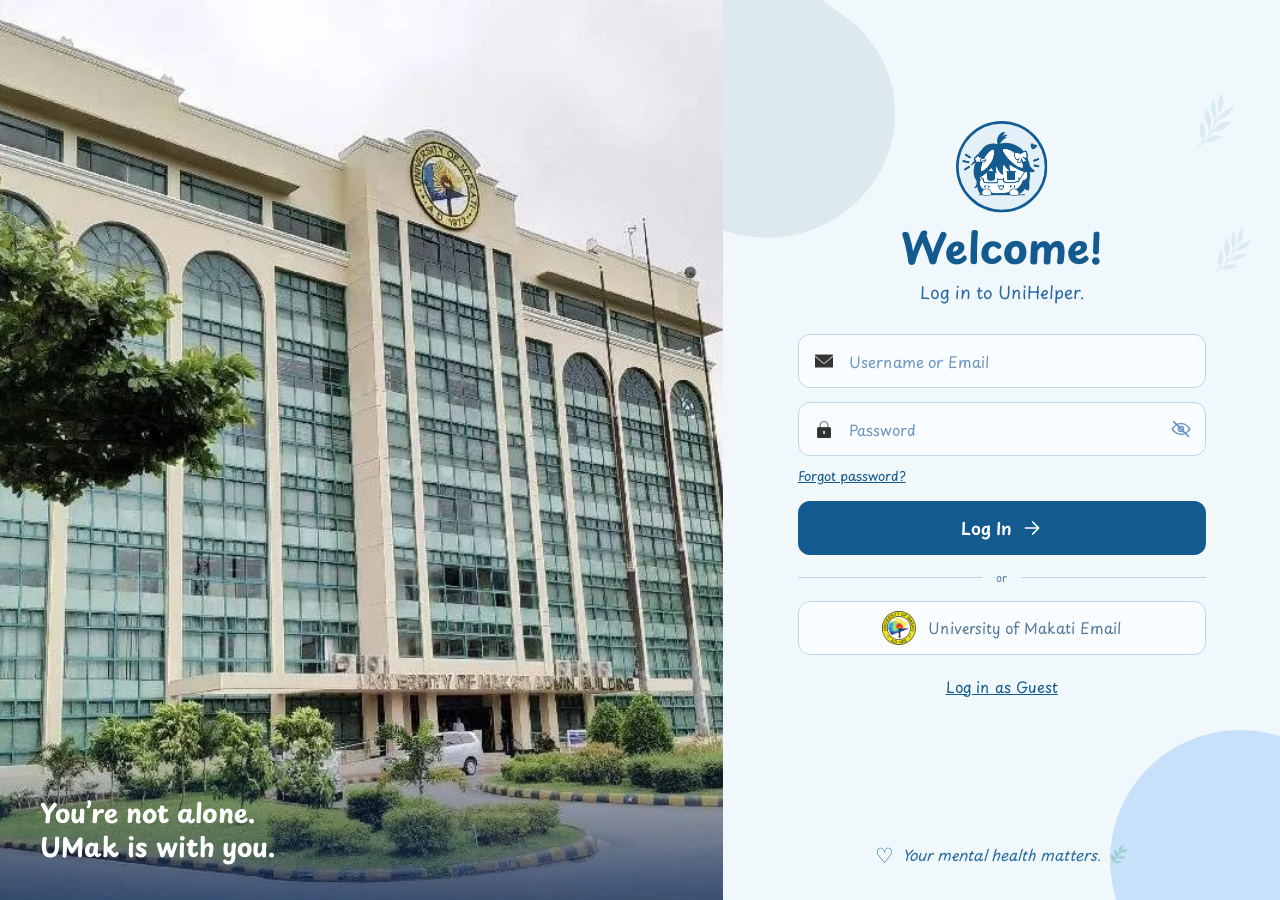
==== index.html @ 4c355756 "intial website" ====
<!DOCTYPE html>
<html lang="en">
<head>
  <meta charset="UTF-8">
  <meta name="viewport" content="width=device-width, initial-scale=1.0">
  <title>UniHelper</title>
  <link rel="icon" type="image/png" href="assets/images/logo.svg">
  <noscript><meta http-equiv="refresh" content="0; url=login.html"></noscript>
  <script>
    // Entry point: signed-in visitors go Home, everyone else to Login.
    var target = "login.html";
    try { if (localStorage.getItem("unihelper.session")) target = "home.html"; } catch (e) {}
    window.location.replace(target);
  </script>
</head>
<body>
  <p><a href="login.html">Continue to UniHelper</a></p>
</body>
</html>
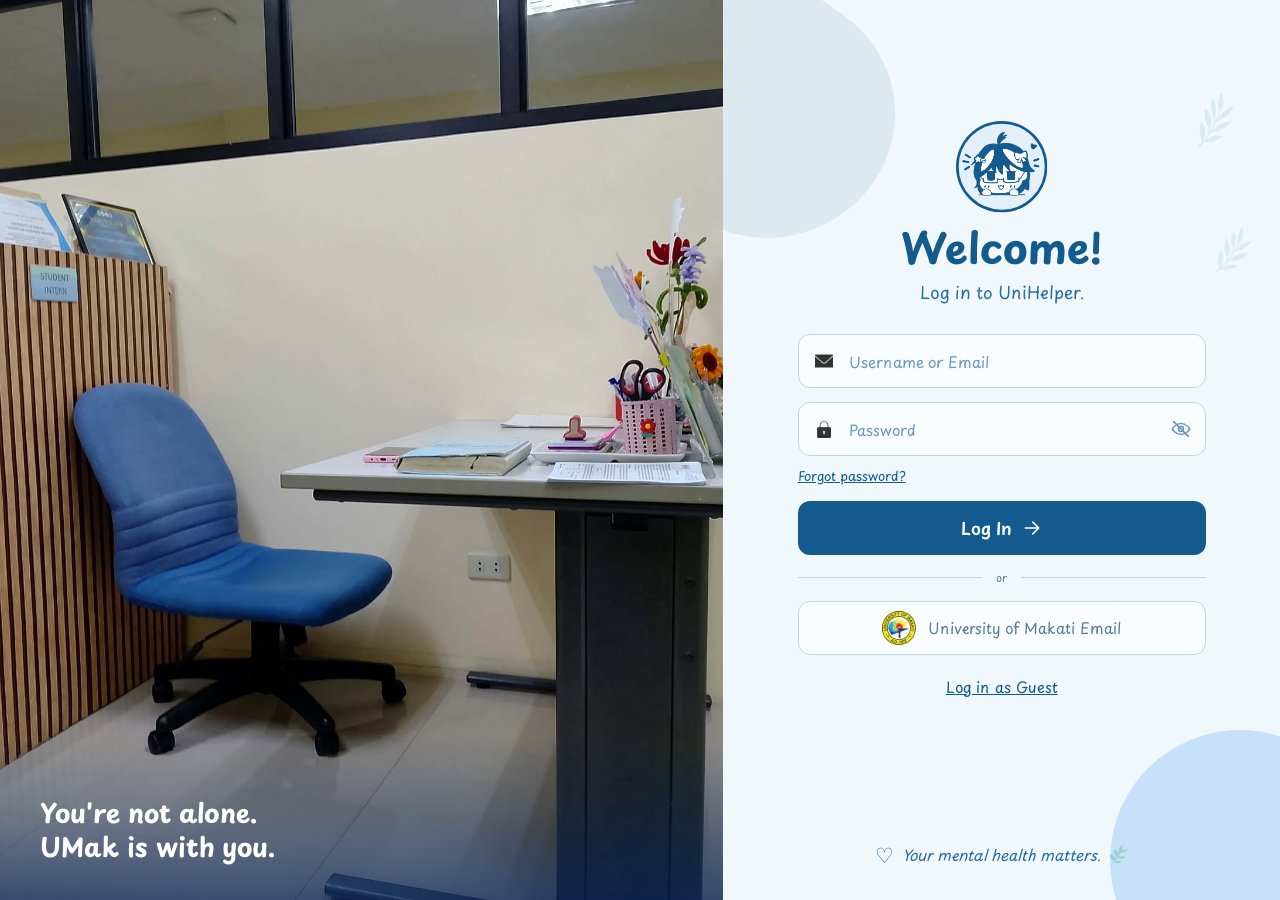
==== commit 91e63fc7: "New log in image and heavy small screen update" ====
(no text change in the page or its own stylesheets)
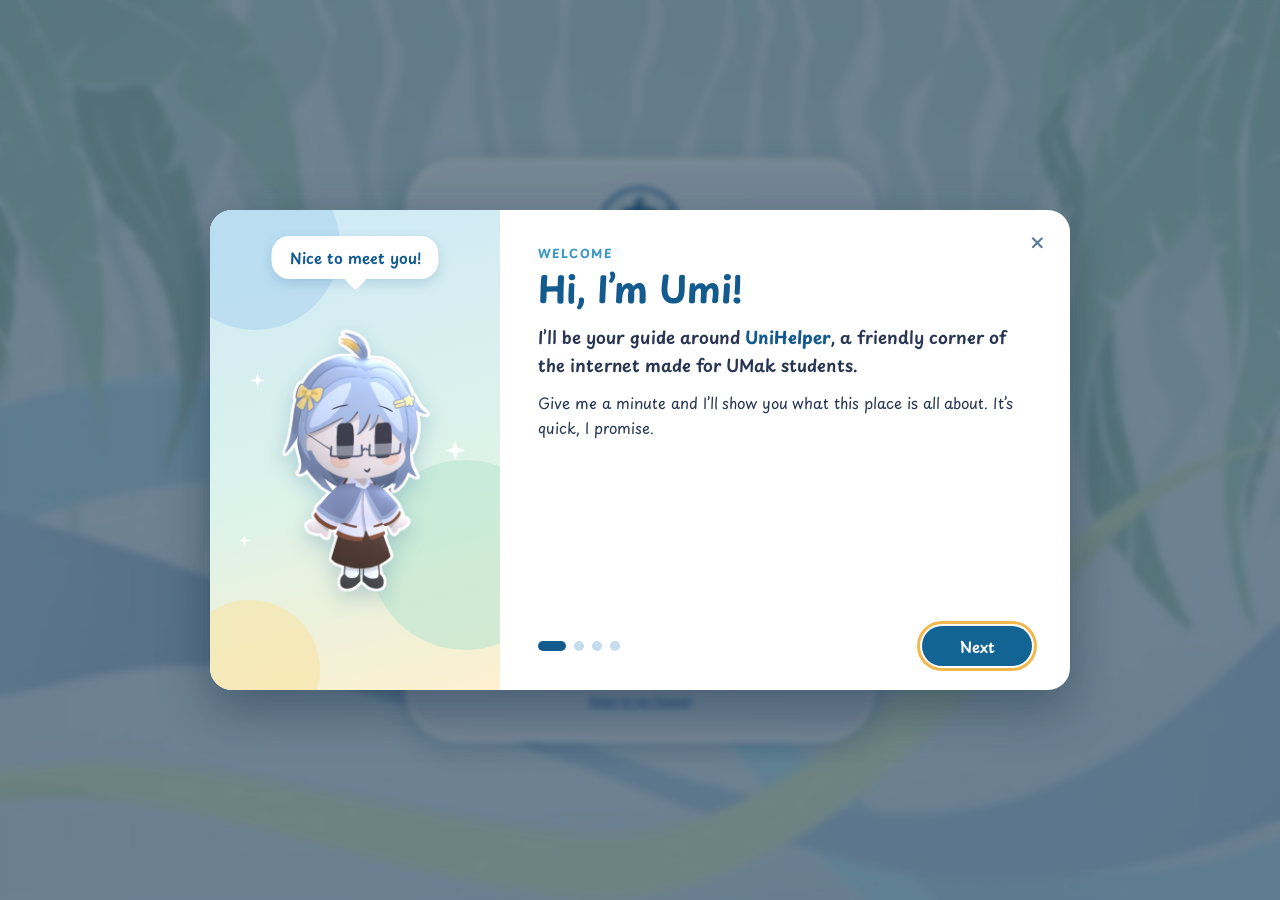
==== commit a648bfa6: "Update login page" ====
--- a/index.html
+++ b/index.html
@@ -17,3 +17,4 @@
   <p><a href="login.html">Continue to UniHelper</a></p>
 </body>
 </html>
+z
